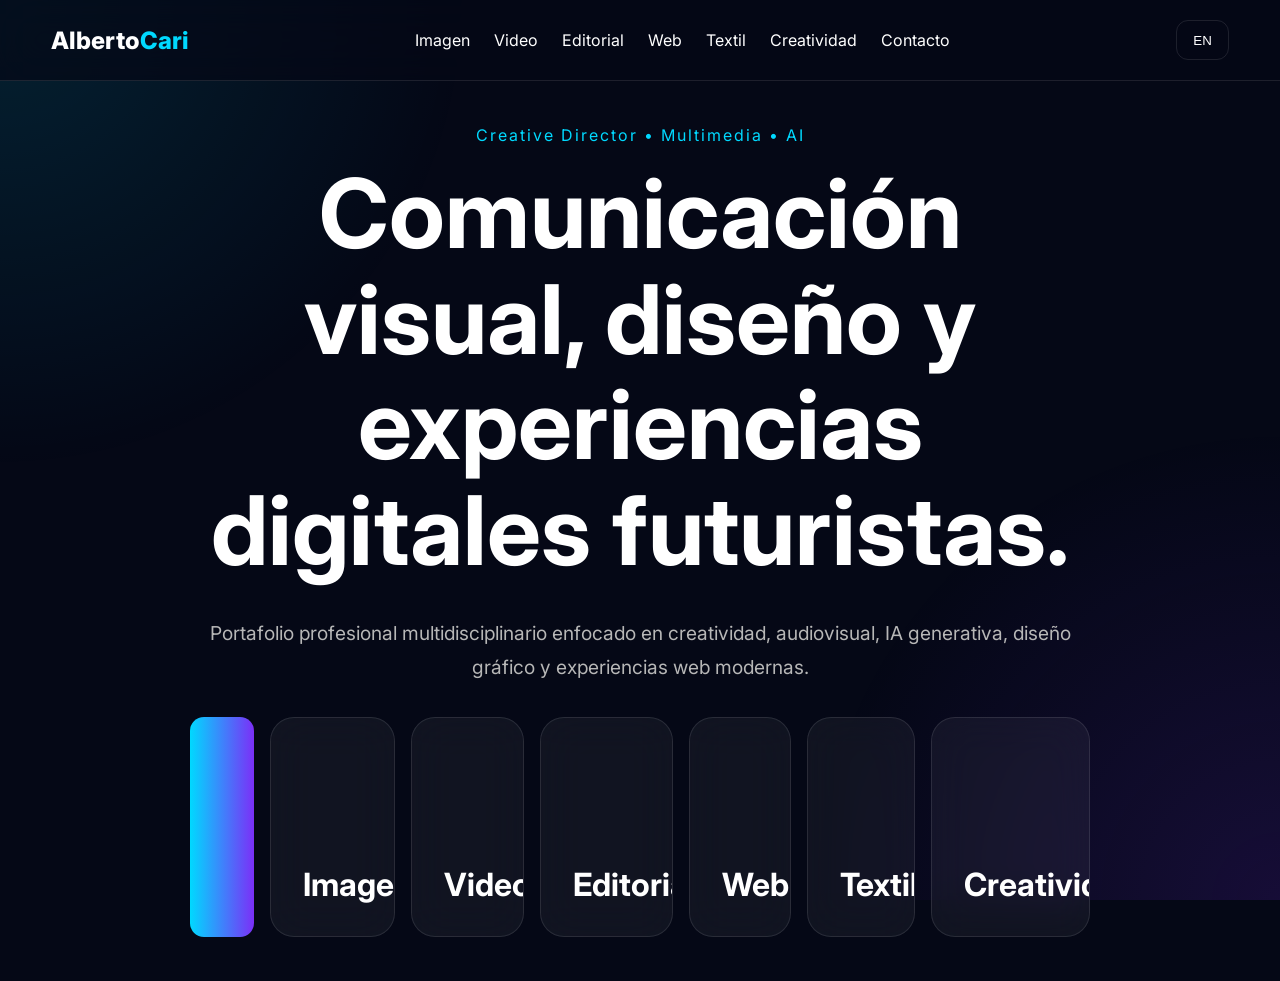
==== index.html @ ed44b933 "Add files via upload" ====
<!DOCTYPE html>
<html lang="es">

<head>

  <meta charset="UTF-8" />

  <meta
    name="viewport"
    content="width=device-width, initial-scale=1.0"
  />

  <title>
    Alberto Cari | Creative Portfolio 2026
  </title>

  <link
    rel="stylesheet"
    href="css/variables.css"
  />

  <link
    rel="stylesheet"
    href="css/style.css"
  />

  <link
    rel="stylesheet"
    href="css/gallery.css"
  />

  <link
    rel="stylesheet"
    href="css/animations.css"
  />

  <link
    rel="stylesheet"
    href="css/responsive.css"
  />

  <link
    href="https://fonts.googleapis.com/css2?family=Inter:wght@300;400;500;700;800&display=swap"
    rel="stylesheet"
  />

</head>

<body>

  <div class="bg-gradient"></div>

  <!-- NAVBAR -->

  <header class="header">

    <nav class="navbar container">

      <a href="index.html" class="logo">
        Alberto<span>Cari</span>
      </a>

      <ul class="nav-links">

        <li>
          <a href="image.html" data-i18n="navImage">Imagen</a>
        </li>

        <li>
          <a href="video.html" data-i18n="navImage">Video</a>
        </li>

        <li>
          <a href="editorial.html" data-i18n="navImage">Editorial</a>
        </li>

        <li>
          <a href="web.html" data-i18n="navImage">Web</a>
        </li>

        <li>
          <a href="textil.html" data-i18n="navImage">Textil</a>
        </li>

        <li>
          <a href="creatividad.html" data-i18n="navImage">Creatividad</a>
        </li>

        <li>
          <a href="contacto.html" data-i18n="navImage">Contacto</a>
        </li>

      </ul>

      <button id="lang-toggle" class="lang-btn">
  EN
</button>

    </nav>

  </header>

  <!-- HERO -->

  <section class="hero container">

    <div class="hero-content">

      <p class="hero-tag" data-i18n="hero-tag">
        Creative Director • Multimedia • AI
      </p>

      <h1 data-i18n="heroTitle">
        Comunicación visual, diseño y experiencias digitales futuristas.
      </h1>

      <p class="hero-description" data-i18n="heroDescription">

        Portafolio profesional multidisciplinario enfocado
        en creatividad, audiovisual, IA generativa,
        diseño gráfico y experiencias web modernas.

      </p>

      <div class="hero-buttons">

        <a href="image.html" class="primary-btn" data-i18n="exploreBtn>
          Explorar trabajos
        </a>

      </div>

    </div>

  </section>

  <!-- CATEGORIES -->

  <section class="categories container">

    <a href="image.html" class="category-card">
      <h3>Imagen</h3>
    </a>

    <a href="video.html" class="category-card">
      <h3>Video</h3>
    </a>

    <a href="editorial.html" class="category-card">
      <h3>Editorial</h3>
    </a>

    <a href="web.html" class="category-card">
      <h3>Web</h3>
    </a>

    <a href="textil.html" class="category-card">
      <h3>Textil</h3>
    </a>

    <a href="creatividad.html" class="category-card">
      <h3>Creatividad</h3>
    </a>

  </section>

  <script src="js/translations.js"></script>
  <script src="js/main.js"></script>

</body>
</html>
---- css/variables.css ----
:root {

  --bg-color: #050816;

  --primary-color: #00d9ff;

  --secondary-color: #7b2ff7;

  --text-color: #ffffff;

  --text-secondary: #b7b7b7;

  --glass-bg:
    rgba(255,255,255,0.05);

  --border-color:
    rgba(255,255,255,0.1);

  --shadow-glow:
    0 0 30px rgba(0,217,255,0.25);

  --transition:
    all 0.3s ease;

  --container-width: 1300px;

}
---- css/style.css ----
* {

  margin: 0;
  padding: 0;
  box-sizing: border-box;

}

html {

  scroll-behavior: smooth;

}

body {

  font-family: 'Inter', sans-serif;

  background: var(--bg-color);

  color: var(--text-color);

  overflow-x: hidden;

  min-height: 100vh;

}

.container {

  width: min(92%, var(--container-width));

  margin-inline: auto;

}

.bg-gradient {

  position: fixed;

  inset: 0;

  background:

    radial-gradient(
      circle at top left,
      rgba(0,217,255,0.12),
      transparent 30%
    ),

    radial-gradient(
      circle at bottom right,
      rgba(123,47,247,0.15),
      transparent 30%
    );

  z-index: -1;

}

.header {

  position: sticky;

  top: 0;

  z-index: 1000;

  backdrop-filter: blur(20px);

  background:
    rgba(5,8,22,0.7);

  border-bottom:
    1px solid var(--border-color);

}

.navbar {

  min-height: 80px;

  display: flex;

  align-items: center;

  justify-content: space-between;

  gap: 2rem;

}

.logo {

  color: white;

  text-decoration: none;

  font-size: 1.5rem;

  font-weight: 800;

}

.logo span {

  color: var(--primary-color);

}

.nav-links {

  display: flex;

  gap: 1.5rem;

  list-style: none;

}

.nav-links a {

  color: white;

  text-decoration: none;

  transition: var(--transition);

}

.nav-links a:hover {

  color: var(--primary-color);

}

.hero {

  min-height: 100vh;

  display: flex;

  align-items: center;

  justify-content: center;

  text-align: center;

}

.hero-content {

  max-width: 900px;

}

.hero-tag {

  color: var(--primary-color);

  margin-bottom: 1rem;

  letter-spacing: 2px;

}

.hero h1 {

  font-size:
    clamp(3rem, 8vw, 6rem);

  line-height: 1.1;

  margin-bottom: 2rem;

}

.hero-description {

  color: var(--text-secondary);

  font-size: 1.2rem;

  line-height: 1.8;

  margin-bottom: 2rem;

}

.hero-buttons {

  display: flex;

  justify-content: center;

  gap: 1rem;

}

.primary-btn {

  display: inline-flex;

  align-items: center;

  justify-content: center;

  padding: 1rem 2rem;

  border-radius: 14px;

  text-decoration: none;

  background:
    linear-gradient(
      90deg,
      var(--primary-color),
      var(--secondary-color)
    );

  color: white;

  transition: var(--transition);

}

.primary-btn:hover {

  transform:
    translateY(-4px);

  box-shadow: var(--shadow-glow);

}

.categories {

  display: grid;

  grid-template-columns:
    repeat(auto-fit, minmax(250px,1fr));

  gap: 2rem;

  padding-bottom: 8rem;

}

.category-card {

  position: relative;

  overflow: hidden;

  min-height: 220px;

  border-radius: 24px;

  background: var(--glass-bg);

  border:
    1px solid var(--border-color);

  backdrop-filter: blur(20px);

  display: flex;

  align-items: end;

  padding: 2rem;

  text-decoration: none;

  transition: var(--transition);

}

.category-card:hover {

  transform:
    translateY(-8px);

  box-shadow: var(--shadow-glow);

}

.category-card h3 {

  color: white;

  font-size: 2rem;

}

.page-header {

  padding:
    6rem 0 4rem;

}

.page-header h1 {

  font-size:
    clamp(3rem, 7vw, 5rem);

  margin-bottom: 1rem;

}

.page-header p {

  color: var(--text-secondary);

}

.detail-page {

  padding:
    6rem 0;

}

.detail-page h1 {

  margin:
    2rem 0 1rem;

}

.detail-page p {

  color: var(--text-secondary);

  line-height: 1.8;

}

.lang-btn {

  background: transparent;

  border:
    1px solid rgba(255,255,255,0.1);

  color: white;

  padding:
    0.7rem 1rem;

  border-radius: 12px;

  cursor: pointer;

  transition: 0.3s;

}

.lang-btn:hover {

  border-color:
    var(--primary-color);

  color:
    var(--primary-color);

}
---- css/gallery.css ----
.gallery-grid {

  columns: 3 320px;

  column-gap: 1rem;

}

.gallery-item {

  position: relative;

  overflow: hidden;

  border-radius: 20px;

  margin-bottom: 1rem;

  break-inside: avoid;

  cursor: pointer;

  background: rgba(255,255,255,0.05);

  border: 1px solid rgba(255,255,255,0.1);

  transition: 0.4s;

}

.gallery-item:hover {

  transform:
    translateY(-5px)
    scale(1.01);

}

.gallery-item img {

  width: 100%;

  display: block;

}

.gallery-overlay {

  position: absolute;

  inset: 0;

  display: flex;

  align-items: end;

  padding: 1.5rem;

  background:
    linear-gradient(
      transparent,
      rgba(0,0,0,0.8)
    );

  opacity: 0;

  transition: 0.4s;

}

.gallery-item:hover .gallery-overlay {

  opacity: 1;

}

.gallery-overlay h3 {

  color: white;

}
---- css/animations.css ----
@keyframes fadeUp {

  from {

    opacity: 0;

    transform:
      translateY(40px);

  }

  to {

    opacity: 1;

    transform:
      translateY(0);

  }

}

.hero-content,
.category-card,
.gallery-item,
.page-header {

  animation:
    fadeUp 1s ease forwards;

}
---- css/responsive.css ----
@media (max-width: 900px) {

  .nav-links {

    flex-wrap: wrap;

    justify-content: center;

  }

  .hero h1 {

    font-size: 3rem;

  }

}

@media (max-width: 600px) {

  .gallery-grid {

    columns: 1;

  }

  .hero h1 {

    font-size: 2.2rem;

  }

}
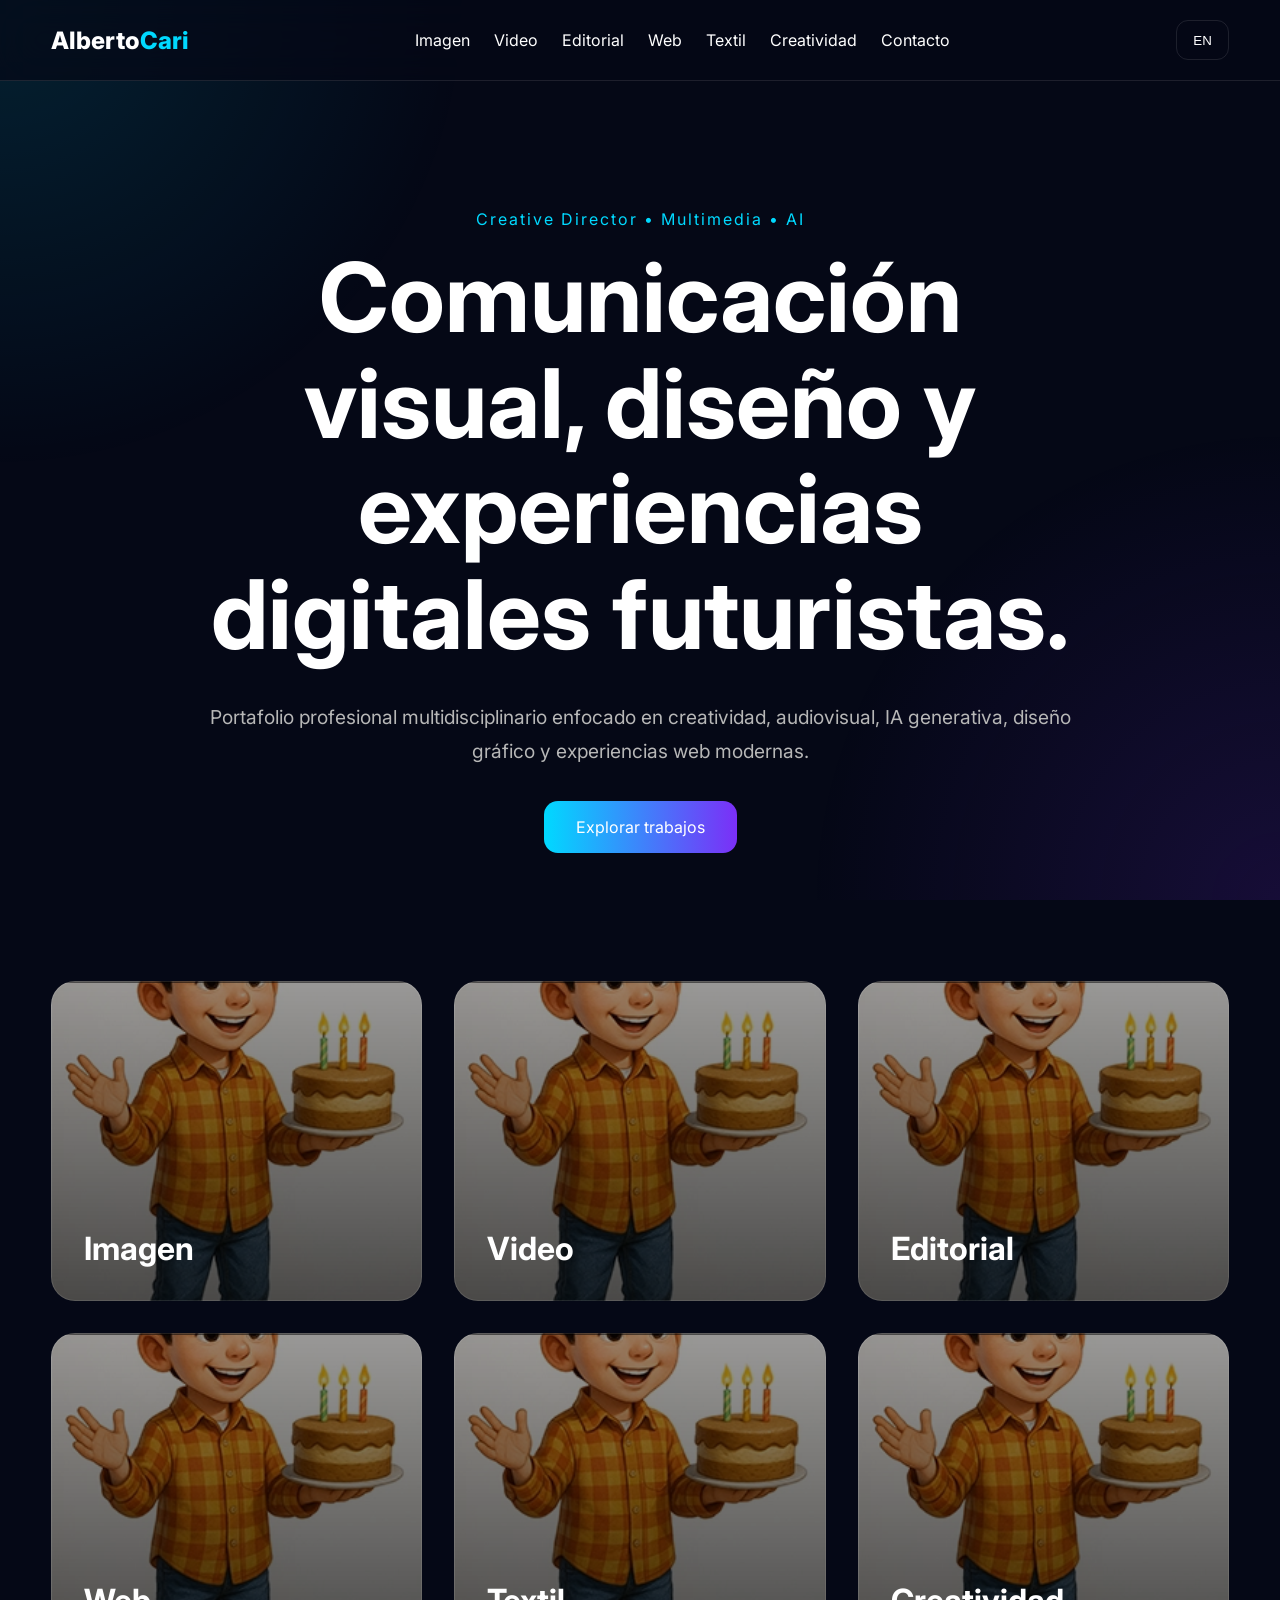
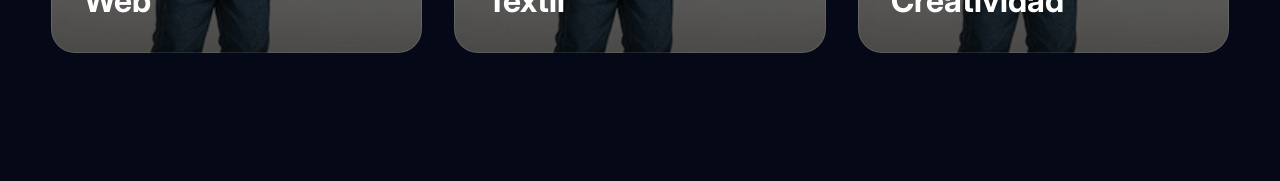
==== commit 532374bd: "Add files via upload" ====
--- a/index.html
+++ b/index.html
@@ -124,7 +124,7 @@
 
       <div class="hero-buttons">
 
-        <a href="image.html" class="primary-btn" data-i18n="exploreBtn>
+        <a href="image.html" class="primary-btn" data-i18n="exploreBtn">
           Explorar trabajos
         </a>
 
@@ -137,28 +137,120 @@
   <!-- CATEGORIES -->
 
   <section class="categories container">
-
-    <a href="image.html" class="category-card">
-      <h3>Imagen</h3>
-    </a>
-
-    <a href="video.html" class="category-card">
+    
+    <a
+  href="image.html"
+  class="category-card"
+  style="
+    background-image:
+    linear-gradient(
+      rgba(0,0,0,0.4),
+      rgba(0,0,0,0.7)
+    ),
+    url('assets/thumbs/image-1.webp');
+
+    background-size: cover;
+    background-position: center;
+  "
+>
+
+  <h3>Imagen</h3>
+
+    </a>
+
+
+    <a 
+  href="video.html" 
+  class="category-card"
+  style="
+    background-image:
+    linear-gradient(
+      rgba(0,0,0,0.4),
+      rgba(0,0,0,0.7)
+    ),
+    url('assets/thumbs/video-1.webp');
+
+    background-size: cover;
+    background-position: center;
+  "
+>
+
       <h3>Video</h3>
     </a>
 
-    <a href="editorial.html" class="category-card">
+    
+    <a
+   href="editorial.html" 
+   class="category-card"
+   style="
+    background-image:
+    linear-gradient(
+      rgba(0,0,0,0.4),
+      rgba(0,0,0,0.7)
+    ),
+    url('assets/thumbs/editorial-1.webp');
+
+    background-size: cover;
+    background-position: center;
+  "
+
+>
+   
       <h3>Editorial</h3>
     </a>
 
-    <a href="web.html" class="category-card">
+    <a
+    href="web.html"
+    class="category-card"
+    style="
+    background-image:
+    linear-gradient(
+      rgba(0,0,0,0.4),
+      rgba(0,0,0,0.7)
+    ),
+    url('assets/thumbs/web-1.webp');
+
+    background-size: cover;
+    background-position: center;
+  "
+
+>
       <h3>Web</h3>
     </a>
 
-    <a href="textil.html" class="category-card">
+    <a
+    href="textil.html"
+    class="category-card"
+    style="
+    background-image:
+    linear-gradient(
+      rgba(0,0,0,0.4),
+      rgba(0,0,0,0.7)
+    ),
+    url('assets/thumbs/web-1.webp');
+
+    background-size: cover;
+    background-position: center;
+  "
+    >
       <h3>Textil</h3>
     </a>
 
-    <a href="creatividad.html" class="category-card">
+    <a
+    href="creatividad.html"
+    class="category-card"
+    style="
+    background-image:
+    linear-gradient(
+      rgba(0,0,0,0.4),
+      rgba(0,0,0,0.7)
+    ),
+    url('assets/thumbs/creatividad-1.webp');
+
+    background-size: cover;
+    background-position: center;
+  "
+    >
       <h3>Creatividad</h3>
     </a>
 
--- a/css/style.css
+++ b/css/style.css
@@ -233,7 +233,25 @@
 
 }
 
+
 .categories {
+
+  display: grid;
+
+  grid-template-columns:
+    repeat(auto-fit, minmax(320px, 1fr));
+
+  gap: 2rem;
+
+  padding-bottom: 8rem;
+
+  align-items: stretch;
+
+}
+
+
+
+/*.categories {
 
   display: grid;
 
@@ -244,7 +262,7 @@
 
   padding-bottom: 8rem;
 
-}
+}*/
 
 .category-card {
 
@@ -252,7 +270,7 @@
 
   overflow: hidden;
 
-  min-height: 220px;
+  min-height: 320px;
 
   border-radius: 24px;
 
@@ -364,4 +382,14 @@
   color:
     var(--primary-color);
 
+}
+
+.empty-gallery {
+
+  padding: 6rem 0;
+
+  text-align: center;
+
+  color: var(--text-secondary);
+
 }
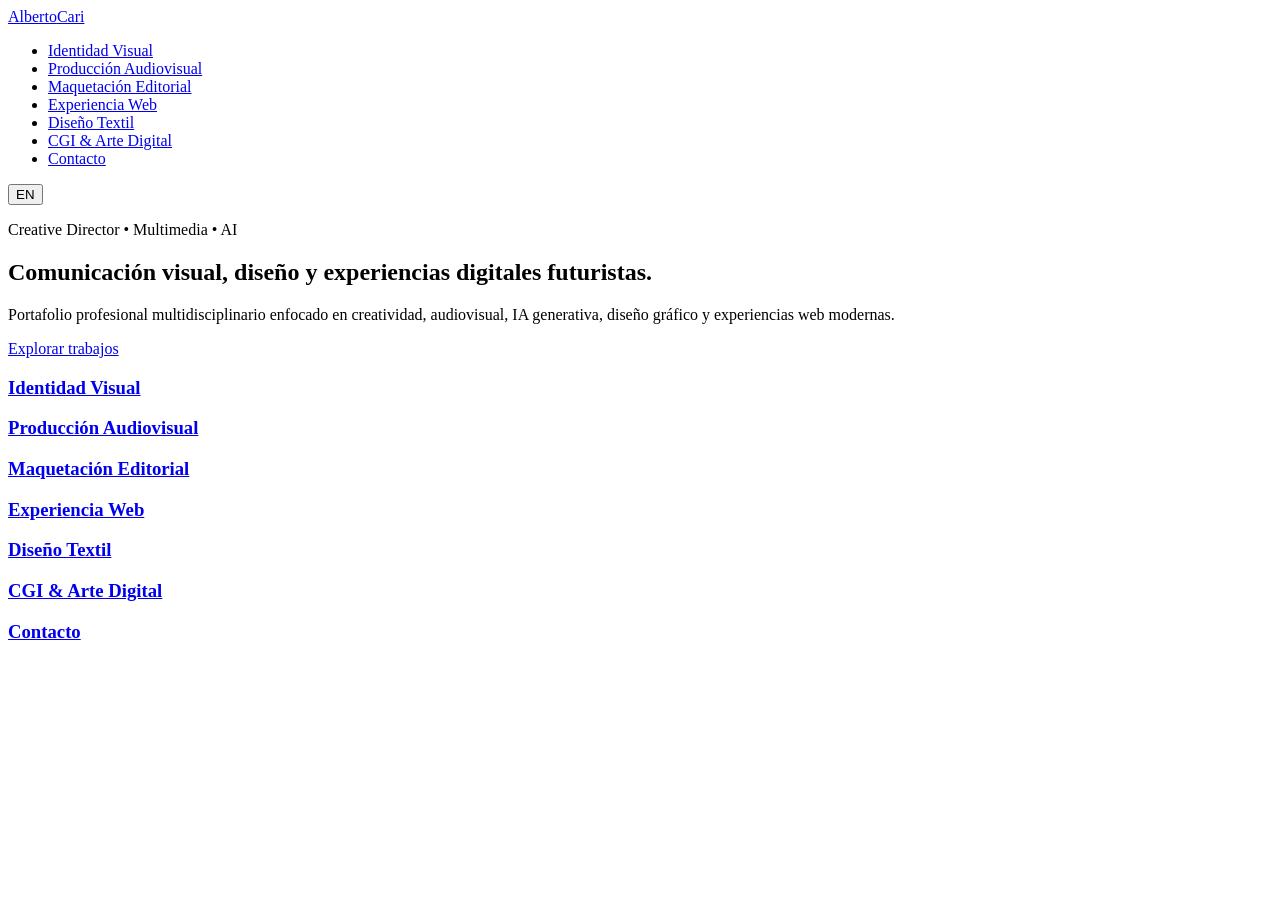
==== commit b5b025ab: "Add files via upload" ====
--- a/index.html
+++ b/index.html
@@ -2,6 +2,8 @@
 <html lang="es">
 
 <head>
+
+  <base href="/ALBERTO-CARI---PORTAFOLIO-2026/">
 
   <meta charset="UTF-8" />
 
@@ -63,38 +65,55 @@
       <ul class="nav-links">
 
         <li>
-          <a href="image.html" data-i18n="navImage">Imagen</a>
-        </li>
-
-        <li>
-          <a href="video.html" data-i18n="navImage">Video</a>
-        </li>
-
-        <li>
-          <a href="editorial.html" data-i18n="navImage">Editorial</a>
-        </li>
-
-        <li>
-          <a href="web.html" data-i18n="navImage">Web</a>
-        </li>
-
-        <li>
-          <a href="textil.html" data-i18n="navImage">Textil</a>
-        </li>
-
-        <li>
-          <a href="creatividad.html" data-i18n="navImage">Creatividad</a>
-        </li>
-
-        <li>
-          <a href="contacto.html" data-i18n="navImage">Contacto</a>
+          <a href="image.html" data-i18n="navImage">
+            Identidad Visual
+          </a>
+        </li>
+
+        <li>
+          <a href="video.html" data-i18n="navVideo">
+            Producción Audiovisual
+          </a>
+        </li>
+
+        <li>
+          <a href="editorial.html" data-i18n="navEditorial">
+            Maquetación Editorial
+          </a>
+        </li>
+
+        <li>
+          <a href="web.html" data-i18n="navWeb">
+            Experiencia Web
+          </a>
+        </li>
+
+        <li>
+          <a href="textil.html" data-i18n="navTextil">
+            Diseño Textil
+          </a>
+        </li>
+
+        <li>
+          <a href="creatividad.html" data-i18n="navCreatividad">
+            CGI & Arte Digital
+          </a>
+        </li>
+
+        <li>
+          <a href="contacto.html" data-i18n="navContacto">
+            Contacto
+          </a>
         </li>
 
       </ul>
 
-      <button id="lang-toggle" class="lang-btn">
-  EN
-</button>
+      <button
+        id="lang-toggle"
+        class="lang-btn"
+      >
+        EN
+      </button>
 
     </nav>
 
@@ -106,15 +125,23 @@
 
     <div class="hero-content">
 
-      <p class="hero-tag" data-i18n="hero-tag">
+      <p
+        class="hero-tag"
+        data-i18n="heroTag"
+      >
         Creative Director • Multimedia • AI
       </p>
 
       <h1 data-i18n="heroTitle">
+
         Comunicación visual, diseño y experiencias digitales futuristas.
+
       </h1>
 
-      <p class="hero-description" data-i18n="heroDescription">
+      <p
+        class="hero-description"
+        data-i18n="heroDescription"
+      >
 
         Portafolio profesional multidisciplinario enfocado
         en creatividad, audiovisual, IA generativa,
@@ -124,7 +151,11 @@
 
       <div class="hero-buttons">
 
-        <a href="image.html" class="primary-btn" data-i18n="exploreBtn">
+        <a
+          href="image.html"
+          class="primary-btn"
+          data-i18n="exploreBtn"
+        >
           Explorar trabajos
         </a>
 
@@ -137,121 +168,180 @@
   <!-- CATEGORIES -->
 
   <section class="categories container">
-    
-    <a
-  href="image.html"
-  class="category-card"
-  style="
-    background-image:
-    linear-gradient(
-      rgba(0,0,0,0.4),
-      rgba(0,0,0,0.7)
-    ),
-    url('assets/thumbs/image-1.webp');
-
-    background-size: cover;
-    background-position: center;
-  "
->
-
-  <h3>Imagen</h3>
-
-    </a>
-
-
-    <a 
-  href="video.html" 
-  class="category-card"
-  style="
-    background-image:
-    linear-gradient(
-      rgba(0,0,0,0.4),
-      rgba(0,0,0,0.7)
-    ),
-    url('assets/thumbs/video-1.webp');
-
-    background-size: cover;
-    background-position: center;
-  "
->
-
-      <h3>Video</h3>
-    </a>
-
-    
-    <a
-   href="editorial.html" 
-   class="category-card"
-   style="
-    background-image:
-    linear-gradient(
-      rgba(0,0,0,0.4),
-      rgba(0,0,0,0.7)
-    ),
-    url('assets/thumbs/editorial-1.webp');
-
-    background-size: cover;
-    background-position: center;
-  "
-
->
-   
-      <h3>Editorial</h3>
-    </a>
-
-    <a
-    href="web.html"
-    class="category-card"
-    style="
-    background-image:
-    linear-gradient(
-      rgba(0,0,0,0.4),
-      rgba(0,0,0,0.7)
-    ),
-    url('assets/thumbs/web-1.webp');
-
-    background-size: cover;
-    background-position: center;
-  "
-
->
-      <h3>Web</h3>
-    </a>
-
-    <a
-    href="textil.html"
-    class="category-card"
-    style="
-    background-image:
-    linear-gradient(
-      rgba(0,0,0,0.4),
-      rgba(0,0,0,0.7)
-    ),
-    url('assets/thumbs/web-1.webp');
-
-    background-size: cover;
-    background-position: center;
-  "
-    >
-      <h3>Textil</h3>
-    </a>
-
-    <a
-    href="creatividad.html"
-    class="category-card"
-    style="
-    background-image:
-    linear-gradient(
-      rgba(0,0,0,0.4),
-      rgba(0,0,0,0.7)
-    ),
-    url('assets/thumbs/creatividad-1.webp');
-
-    background-size: cover;
-    background-position: center;
-  "
-    >
-      <h3>Creatividad</h3>
+
+    <!-- IDENTIDAD VISUAL -->
+
+    <a
+      href="image.html"
+      class="category-card"
+
+      style="
+        background-image:
+        linear-gradient(
+          rgba(0,0,0,0.4),
+          rgba(0,0,0,0.7)
+        ),
+        url('assets/thumbs/image-1.webp');
+
+        background-size: cover;
+        background-position: center;
+      "
+    >
+
+      <h3 data-i18n="navImage">
+        Identidad Visual
+      </h3>
+
+    </a>
+
+    <!-- PRODUCCIÓN AUDIOVISUAL -->
+
+    <a
+      href="video.html"
+      class="category-card"
+
+      style="
+        background-image:
+        linear-gradient(
+          rgba(0,0,0,0.4),
+          rgba(0,0,0,0.7)
+        ),
+        url('assets/thumbs/video-1.webp');
+
+        background-size: cover;
+        background-position: center;
+      "
+    >
+
+      <h3 data-i18n="navVideo">
+        Producción Audiovisual
+      </h3>
+
+    </a>
+
+    <!-- MAQUETACIÓN EDITORIAL -->
+
+    <a
+      href="editorial.html"
+      class="category-card"
+
+      style="
+        background-image:
+        linear-gradient(
+          rgba(0,0,0,0.4),
+          rgba(0,0,0,0.7)
+        ),
+        url('assets/thumbs/editorial-1.webp');
+
+        background-size: cover;
+        background-position: center;
+      "
+    >
+
+      <h3 data-i18n="navEditorial">
+        Maquetación Editorial
+      </h3>
+
+    </a>
+
+    <!-- EXPERIENCIA WEB -->
+
+    <a
+      href="web.html"
+      class="category-card"
+
+      style="
+        background-image:
+        linear-gradient(
+          rgba(0,0,0,0.4),
+          rgba(0,0,0,0.7)
+        ),
+        url('assets/thumbs/web-1.webp');
+
+        background-size: cover;
+        background-position: center;
+      "
+    >
+
+      <h3 data-i18n="navWeb">
+        Experiencia Web
+      </h3>
+
+    </a>
+
+    <!-- DISEÑO TEXTIL -->
+
+    <a
+      href="textil.html"
+      class="category-card"
+
+      style="
+        background-image:
+        linear-gradient(
+          rgba(0,0,0,0.4),
+          rgba(0,0,0,0.7)
+        ),
+        url('assets/thumbs/textil-1.webp');
+
+        background-size: cover;
+        background-position: center;
+      "
+    >
+
+      <h3 data-i18n="navTextil">
+        Diseño Textil
+      </h3>
+
+    </a>
+
+    <!-- CGI -->
+
+    <a
+      href="creatividad.html"
+      class="category-card"
+
+      style="
+        background-image:
+        linear-gradient(
+          rgba(0,0,0,0.4),
+          rgba(0,0,0,0.7)
+        ),
+        url('assets/thumbs/creatividad-1.webp');
+
+        background-size: cover;
+        background-position: center;
+      "
+    >
+
+      <h3 data-i18n="navCreatividad">
+        CGI & Arte Digital
+      </h3>
+
+    </a>
+
+    <!-- CONTACTO -->
+
+    <a
+      href="contacto.html"
+      class="category-card"
+
+      style="
+        background-image:
+        linear-gradient(
+          rgba(0,0,0,0.4),
+          rgba(0,0,0,0.7)
+        ),
+        url('assets/thumbs/contacto-1.webp');
+
+        background-size: cover;
+        background-position: center;
+      "
+    >
+
+      <h3 data-i18n="navContacto">
+        Contacto
+      </h3>
+
     </a>
 
   </section>
